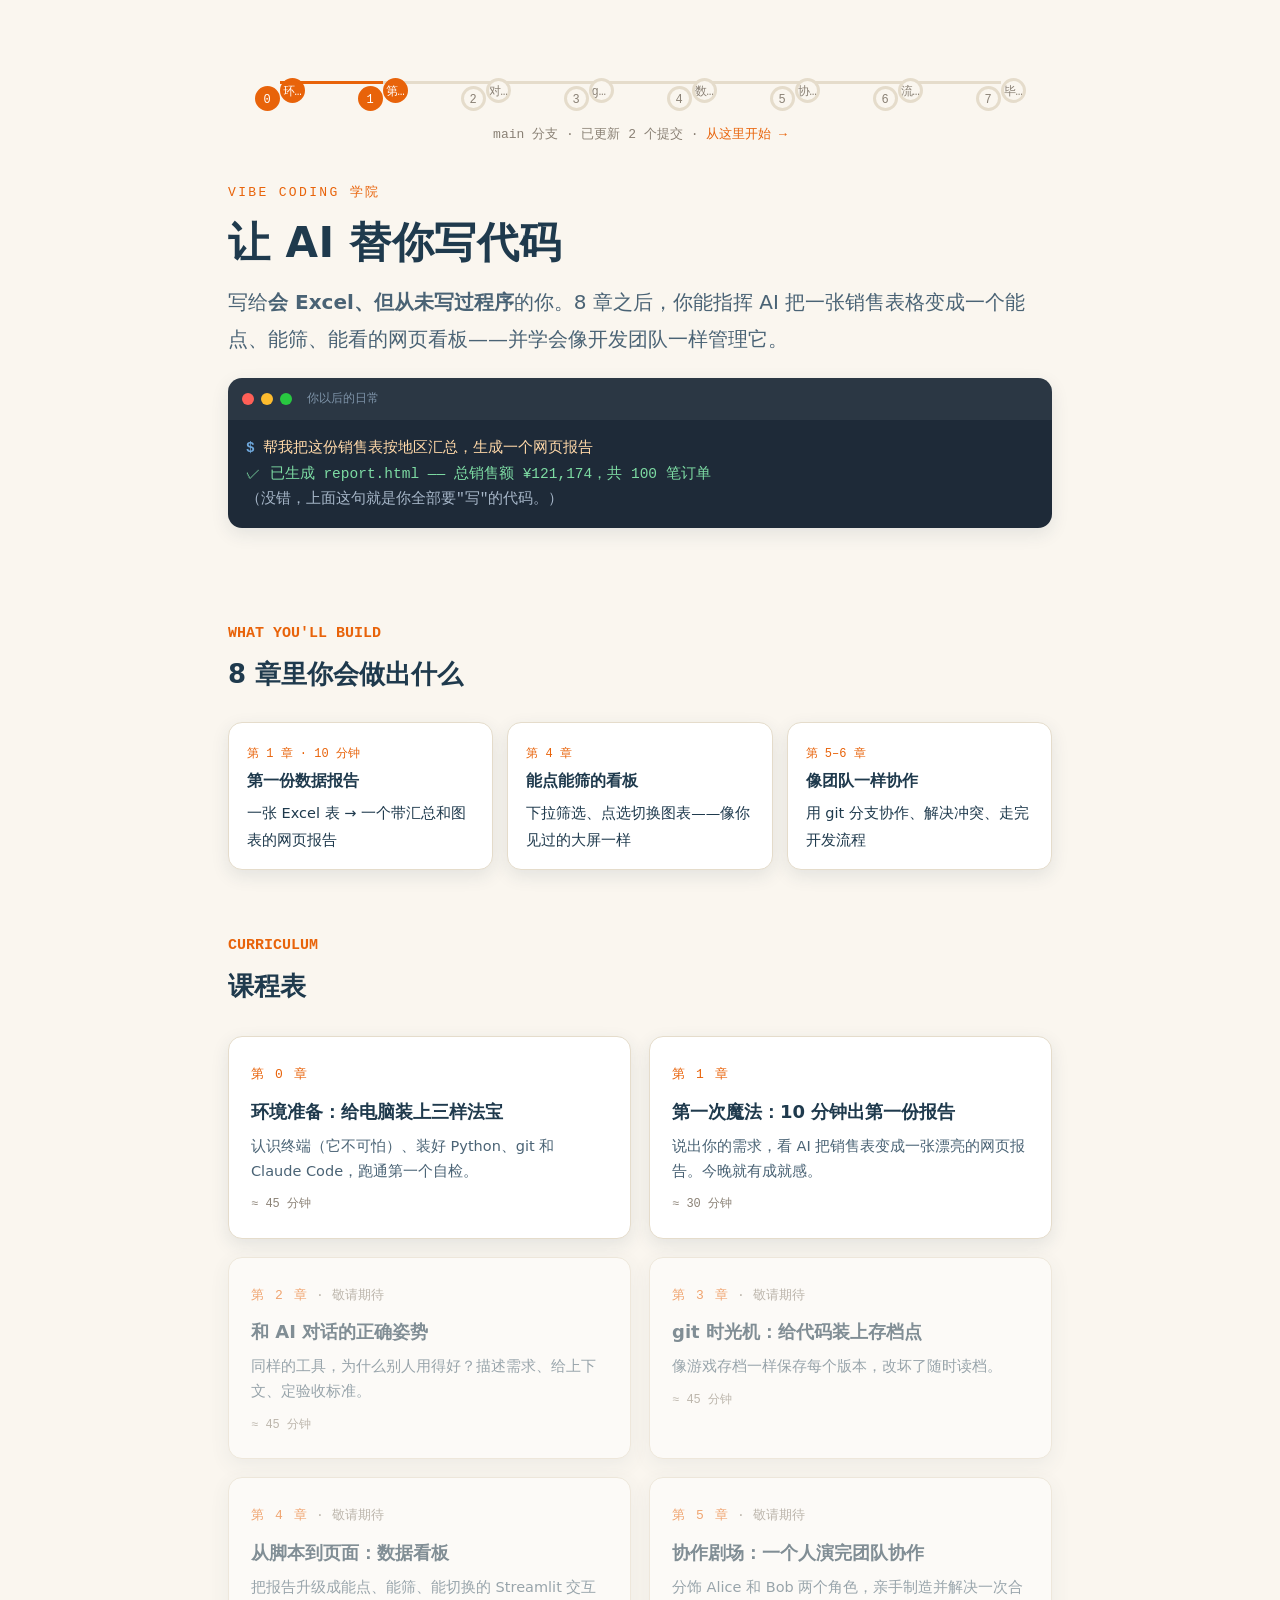
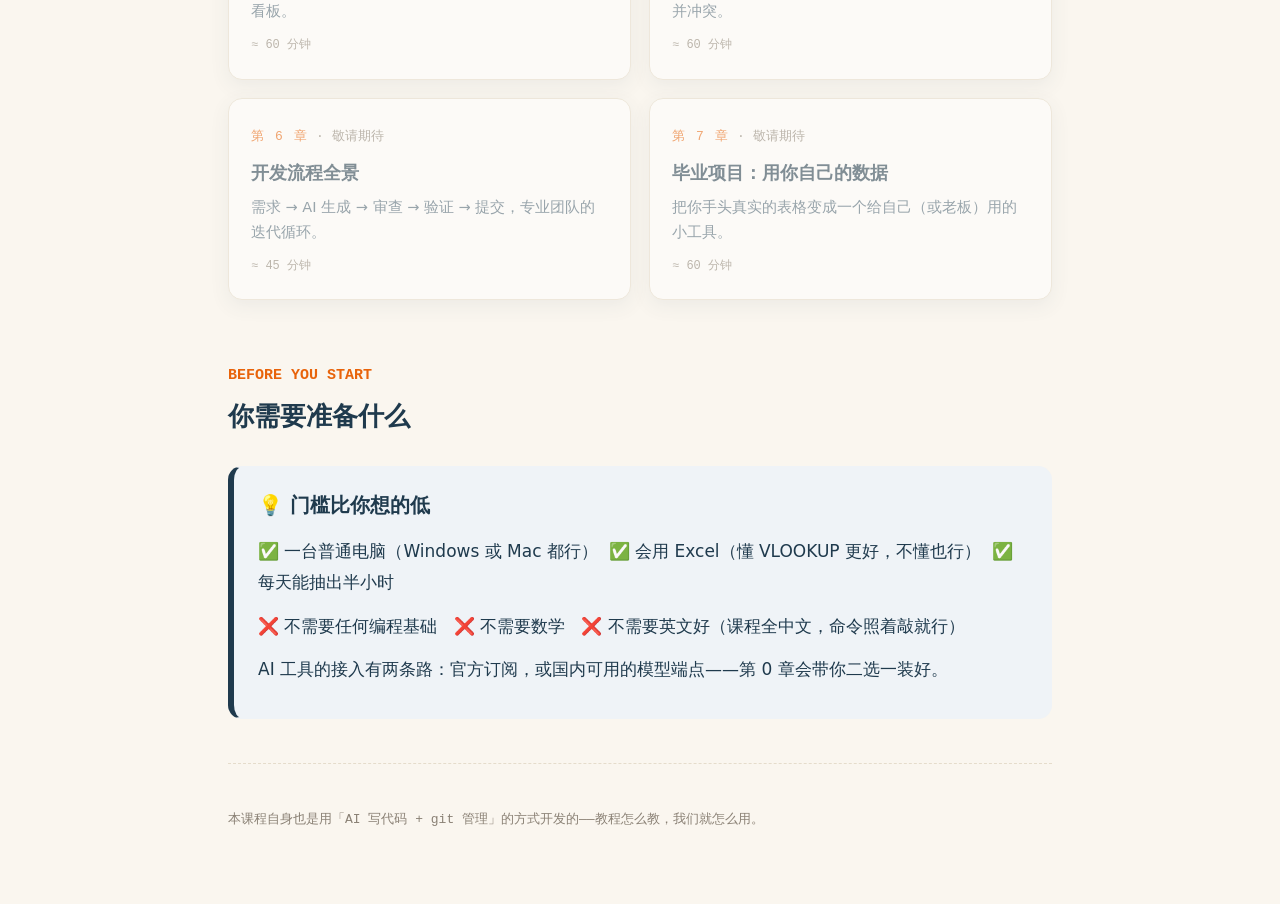
==== tutorials/index.html @ a186ac37 "feat: 第 0、1 章教程 + 示例数据 + 报告脚本（MVP 完成） - tutorials/: 目录页 + ch0（环境准备/双路径接入/急救箱）+ ch1（10 分钟首胜） - 共享样式：纸" ====
<!DOCTYPE html>
<html lang="zh-CN">
<head>
<meta charset="UTF-8">
<meta name="viewport" content="width=device-width, initial-scale=1.0">
<title>让 AI 替你写代码 · Vibe Coding 学院</title>
<link rel="stylesheet" href="assets/style.css">
</head>
<body>
<main class="page">

  <!-- git 提交图导航（全站总览） -->
  <nav aria-label="课程进度">
    <ul class="gg">
      <li class="done" data-n="0"><a href="ch0.html" aria-label="第0章">0</a><span class="gg-label">环境准备</span></li>
      <li class="done" data-n="1"><a href="ch1.html" aria-label="第1章">1</a><span class="gg-label">第一次魔法</span></li>
      <li data-n="2"><span aria-label="第2章">2</span><span class="gg-label">对话姿势</span></li>
      <li data-n="3"><span aria-label="第3章">3</span><span class="gg-label">git 时光机</span></li>
      <li data-n="4"><span aria-label="第4章">4</span><span class="gg-label">数据看板</span></li>
      <li data-n="5"><span aria-label="第5章">5</span><span class="gg-label">协作剧场</span></li>
      <li data-n="6"><span aria-label="第6章">6</span><span class="gg-label">流程全景</span></li>
      <li data-n="7"><span aria-label="第7章">7</span><span class="gg-label">毕业项目</span></li>
    </ul>
    <p class="meta-line" style="text-align:center">main 分支 · 已更新 2 个提交 · <a href="ch0.html">从这里开始 →</a></p>
  </nav>

  <!-- 首屏 -->
  <header class="hero">
    <p class="eyebrow">Vibe Coding 学院</p>
    <h1>让 AI 替你写代码</h1>
    <p class="lead">写给<b>会 Excel、但从未写过程序</b>的你。8 章之后，你能指挥 AI 把一张销售表格变成一个能点、能筛、能看的网页看板——并学会像开发团队一样管理它。</p>

    <div class="term">
      <div class="term-bar"><span class="dot r"></span><span class="dot y"></span><span class="dot g"></span><span class="term-title">你以后的日常</span></div>
      <pre><span class="cmd">帮我把这份销售表按地区汇总，生成一个网页报告</span>
<span class="ok">✓ 已生成 report.html —— 总销售额 ¥121,174，共 100 笔订单</span>
<span class="out">（没错，上面这句就是你全部要"写"的代码。）</span></pre>
    </div>
  </header>

  <!-- 三步成果 -->
  <section>
    <h2><span class="sec-no">WHAT YOU'LL BUILD</span>8 章里你会做出什么</h2>
    <div class="steps3">
      <div class="step3"><span class="when">第 1 章 · 10 分钟</span><b>第一份数据报告</b>一张 Excel 表 → 一个带汇总和图表的网页报告</div>
      <div class="step3"><span class="when">第 4 章</span><b>能点能筛的看板</b>下拉筛选、点选切换图表——像你见过的大屏一样</div>
      <div class="step3"><span class="when">第 5–6 章</span><b>像团队一样协作</b>用 git 分支协作、解决冲突、走完开发流程</div>
    </div>
  </section>

  <!-- 章节卡片 -->
  <section>
    <h2><span class="sec-no">CURRICULUM</span>课程表</h2>
    <div class="cards">
      <a class="card" href="ch0.html">
        <span class="no">第 0 章</span>
        <h3>环境准备：给电脑装上三样法宝</h3>
        <p>认识终端（它不可怕）、装好 Python、git 和 Claude Code，跑通第一个自检。</p>
        <span class="mins">≈ 45 分钟</span>
      </a>
      <a class="card" href="ch1.html">
        <span class="no">第 1 章</span>
        <h3>第一次魔法：10 分钟出第一份报告</h3>
        <p>说出你的需求，看 AI 把销售表变成一张漂亮的网页报告。今晚就有成就感。</p>
        <span class="mins">≈ 30 分钟</span>
      </a>
      <div class="card locked">
        <span class="no">第 2 章</span>
        <h3>和 AI 对话的正确姿势</h3>
        <p>同样的工具，为什么别人用得好？描述需求、给上下文、定验收标准。</p>
        <span class="mins">≈ 45 分钟</span>
      </div>
      <div class="card locked">
        <span class="no">第 3 章</span>
        <h3>git 时光机：给代码装上存档点</h3>
        <p>像游戏存档一样保存每个版本，改坏了随时读档。</p>
        <span class="mins">≈ 45 分钟</span>
      </div>
      <div class="card locked">
        <span class="no">第 4 章</span>
        <h3>从脚本到页面：数据看板</h3>
        <p>把报告升级成能点、能筛、能切换的 Streamlit 交互看板。</p>
        <span class="mins">≈ 60 分钟</span>
      </div>
      <div class="card locked">
        <span class="no">第 5 章</span>
        <h3>协作剧场：一个人演完团队协作</h3>
        <p>分饰 Alice 和 Bob 两个角色，亲手制造并解决一次合并冲突。</p>
        <span class="mins">≈ 60 分钟</span>
      </div>
      <div class="card locked">
        <span class="no">第 6 章</span>
        <h3>开发流程全景</h3>
        <p>需求 → AI 生成 → 审查 → 验证 → 提交，专业团队的迭代循环。</p>
        <span class="mins">≈ 45 分钟</span>
      </div>
      <div class="card locked">
        <span class="no">第 7 章</span>
        <h3>毕业项目：用你自己的数据</h3>
        <p>把你手头真实的表格变成一个给自己（或老板）用的小工具。</p>
        <span class="mins">≈ 60 分钟</span>
      </div>
    </div>
  </section>

  <!-- 学习准备 -->
  <section>
    <h2><span class="sec-no">BEFORE YOU START</span>你需要准备什么</h2>
    <div class="box box-tip">
      <h3>门槛比你想的低</h3>
      <p>✅ 一台普通电脑（Windows 或 Mac 都行）&nbsp;&nbsp;✅ 会用 Excel（懂 VLOOKUP 更好，不懂也行）&nbsp;&nbsp;✅ 每天能抽出半小时</p>
      <p>❌ 不需要任何编程基础 &nbsp;&nbsp;❌ 不需要数学 &nbsp;&nbsp;❌ 不需要英文好（课程全中文，命令照着敲就行）</p>
      <p>AI 工具的接入有两条路：官方订阅，或国内可用的模型端点——第 0 章会带你二选一装好。</p>
    </div>
  </section>

  <footer>
    <hr>
    <p class="meta-line">本课程自身也是用「AI 写代码 + git 管理」的方式开发的——教程怎么教，我们就怎么用。</p>
  </footer>

</main>
</body>
</html>
---- tutorials/assets/style.css ----
/* ============================================================
   Vibe Coding 学院 · 全站唯一样式表
   视觉基调：明亮纸感 / 墨青 + 暖橙 / 终端窗口外壳 / git 提交图导航
   规则见仓库 CLAUDE.md —— 改 token 请同步更新 CLAUDE.md
   ============================================================ */

:root {
  /* 颜色 token */
  --paper: #FAF6EF;        /* 纸白：页面底色 */
  --ink: #1F3A4D;          /* 墨青：标题与正文 */
  --ink-soft: #4A6375;     /* 墨青弱化：次级正文 */
  --orange: #E8630A;       /* 暖橙：强调 / 链接 / 进度 */
  --orange-bg: #FDF0E3;    /* 暖橙底：动手做 */
  --teal: #2E7D6B;         /* 青瓷绿：自测 / 成功态 */
  --teal-bg: #E9F3EF;
  --rose: #B3402A;         /* 砖红：翻车急救箱 */
  --rose-bg: #FBEDE8;
  --code-bg: #1E2A38;      /* 代码块深蓝黑 */
  --code-ink: #DCE6F2;
  --muted: #8A8175;        /* 灰褐：注释 / 辅助说明 */
  --card: #FFFFFF;         /* 卡片白 */
  --line: #E5DCCB;         /* 纸感分隔线 */

  /* 字体 token */
  --sans: "Segoe UI", "Microsoft YaHei", "PingFang SC", system-ui, sans-serif;
  --mono: "Cascadia Code", "Consolas", "JetBrains Mono", "Courier New", monospace;

  /* 布局 token */
  --w: 880px;
  --radius: 14px;
  --shadow: 0 6px 18px rgba(31, 58, 77, 0.10);
}

/* ---------- 基础 ---------- */

* { box-sizing: border-box; }

html { -webkit-text-size-adjust: 100%; }

body {
  margin: 0;
  background: var(--paper);
  color: var(--ink);
  font-family: var(--sans);
  font-size: 17px;
  line-height: 1.85;
}

.page {
  max-width: var(--w);
  margin: 0 auto;
  padding: 40px 28px 72px;
}

a { color: var(--orange); text-decoration: none; }
a:hover { text-decoration: underline; }
a:focus-visible, summary:focus-visible, button:focus-visible {
  outline: 3px solid var(--orange);
  outline-offset: 2px;
  border-radius: 4px;
}

::selection { background: var(--orange); color: #fff; }

img, svg { max-width: 100%; }

/* ---------- 章首 ---------- */

.chap-head { margin: 26px 0 34px; }

.eyebrow {
  font-family: var(--mono);
  font-size: 13px;
  letter-spacing: 0.18em;
  color: var(--orange);
  text-transform: uppercase;
  margin: 0 0 10px;
}

h1 {
  font-size: clamp(30px, 5vw, 42px);
  font-weight: 800;
  line-height: 1.3;
  letter-spacing: 0.01em;
  margin: 0 0 14px;
}

.hash-chip {
  display: inline-block;
  font-family: var(--mono);
  font-size: 13px;
  color: var(--ink-soft);
  background: var(--card);
  border: 1px solid var(--line);
  border-radius: 999px;
  padding: 3px 14px;
  margin-right: 8px;
  vertical-align: middle;
}
.hash-chip b { color: var(--orange); font-weight: 600; }

.lead {
  font-size: 19px;
  color: var(--ink-soft);
  margin: 0 0 8px;
}

.meta-line {
  font-family: var(--mono);
  font-size: 13px;
  color: var(--muted);
  margin: 10px 0 0;
}

/* ---------- git 提交图进度导航（签名元素） ---------- */

.gg {
  display: flex;
  align-items: flex-start;
  gap: 0;
  margin: 30px 0 6px;
  padding: 0;
  list-style: none;
}

.gg li { flex: 1; text-align: center; position: relative; min-width: 0; }

/* 连接线：由每个节点左侧伸出，最左一个不画 */
.gg li::before {
  content: "";
  position: absolute;
  top: 11px;
  left: -50%;
  width: 100%;
  height: 3px;
  background: var(--line);
}
.gg li:first-child::before { display: none; }
/* 进入「已完成」或「当前」节点的连线染橙——进度走到哪，橙色连到哪 */
.gg li.done::before,
.gg li.cur::before { background: var(--orange); }

.gg a, .gg span {
  display: inline-block;
  width: 25px;
  height: 25px;
  line-height: 23px;
  border-radius: 50%;
  font-family: var(--mono);
  font-size: 12px;
  color: var(--muted);
  background: var(--paper);
  border: 3px solid var(--line);
  position: relative;
  z-index: 1;
}
.gg a { border-color: var(--muted); }
.gg li.done a,
.gg li.done span {
  background: var(--orange);
  border-color: var(--orange);
  color: #fff;
}
.gg li.cur a,
.gg li.cur span {
  border-color: var(--orange);
  color: var(--orange);
  background: var(--paper);
}

/* HEAD 指针标签：当前章头顶的小气泡 */
.gg li.cur::after {
  content: "HEAD → 第" attr(data-n) "章";
  position: absolute;
  top: -24px;
  left: 50%;
  transform: translateX(-50%);
  white-space: nowrap;
  font-family: var(--mono);
  font-size: 11px;
  color: var(--orange);
}

.gg-label {
  display: block;
  font-size: 12px;
  color: var(--muted);
  margin-top: 8px;
  white-space: nowrap;
  overflow: hidden;
  text-overflow: ellipsis;
}
.gg li.cur .gg-label { color: var(--orange); font-weight: 600; }

@media (prefers-reduced-motion: no-preference) {
  .gg li.cur a, .gg li.cur span { animation: pulse 2.4s ease-in-out infinite; }
  @keyframes pulse {
    0%, 100% { box-shadow: 0 0 0 0 rgba(232, 99, 10, 0.35); }
    50% { box-shadow: 0 0 0 7px rgba(232, 99, 10, 0); }
  }
}

/* ---------- 标题层级 ---------- */

h2 {
  font-size: 26px;
  font-weight: 800;
  margin: 52px 0 14px;
  padding-top: 10px;
}
h2 .sec-no {
  font-family: var(--mono);
  font-size: 15px;
  color: var(--orange);
  font-weight: 600;
  display: block;
  margin-bottom: 2px;
}

h3 { font-size: 20px; font-weight: 700; margin: 34px 0 10px; }

p { margin: 12px 0; }

hr {
  border: none;
  border-top: 1px dashed var(--line);
  margin: 44px 0;
}

/* ---------- 终端外壳代码块（第二个签名元素） ---------- */

.term {
  background: var(--code-bg);
  border-radius: var(--radius);
  box-shadow: var(--shadow);
  margin: 20px 0;
  overflow: hidden;
}
.term-bar {
  display: flex;
  align-items: center;
  gap: 7px;
  padding: 10px 14px;
  background: rgba(255, 255, 255, 0.06);
}
.term-bar .dot { width: 12px; height: 12px; border-radius: 50%; }
.dot.r { background: #FF5F57; } .dot.y { background: #FEBC2E; } .dot.g { background: #28C840; }
.term-title {
  margin-left: 8px;
  font-family: var(--mono);
  font-size: 12px;
  color: #7E93A8;
}
.term pre {
  margin: 0;
  padding: 16px 18px;
  overflow-x: auto;
  font-family: var(--mono);
  font-size: 14.5px;
  line-height: 1.75;
  color: var(--code-ink);
}
.term .cmd { color: #FFD8A8; }        /* 你要敲的命令 */
.term .cmd::before { content: "$ "; color: #6FA8DC; font-weight: 700; }
.term .out { color: #A7B7C9; }        /* 电脑的回应 */
.term .ok { color: #7DDBA3; }         /* 成功输出 */
.term .err { color: #FF9B8A; }        /* 报错 */
.term .cmt { color: #6B7E92; }        /* 注释/说明 */

/* 行内代码与按键 */
code:not(pre code) {
  font-family: var(--mono);
  font-size: 0.92em;
  background: #F1E9DA;
  border: 1px solid var(--line);
  border-radius: 6px;
  padding: 1px 7px;
  color: #A34E00;
  word-break: break-all;
}
kbd {
  font-family: var(--mono);
  font-size: 13px;
  background: var(--card);
  border: 1px solid var(--line);
  border-bottom-width: 3px;
  border-radius: 6px;
  padding: 2px 9px;
}

/* ---------- AI 对话气泡 ---------- */

.chat { margin: 22px 0; }
.chat p { margin: 0; }

.chat-user, .chat-ai, .chat-term {
  border-radius: var(--radius);
  padding: 13px 18px;
  margin: 10px 0;
  max-width: 88%;
  line-height: 1.75;
}
.chat-user {
  margin-left: auto;
  background: var(--orange);
  color: #fff;
  border-bottom-right-radius: 4px;
  width: fit-content;
}
.chat-user::before { content: "👤 你说"; display: block; font-size: 12px; font-family: var(--mono); opacity: 0.85; margin-bottom: 4px; }
.chat-ai {
  background: var(--card);
  border: 1px solid var(--line);
  border-bottom-left-radius: 4px;
  box-shadow: var(--shadow);
  width: fit-content;
}
.chat-ai::before { content: "🤖 AI 回答"; display: block; font-size: 12px; font-family: var(--mono); color: var(--teal); margin-bottom: 4px; }
.chat-ai code:not(pre code) { background: var(--teal-bg); border-color: #CFE4DC; color: var(--teal); }
.chat-term {
  font-family: var(--mono);
  font-size: 14px;
  background: var(--code-bg);
  color: var(--code-ink);
  width: 100%;
  max-width: 100%;
}
.chat-term::before { content: "⌨️ 终端输出"; display: block; font-size: 12px; color: #7E93A8; margin-bottom: 6px; }
.chat-term .ok { color: #7DDBA3; }

/* ---------- 功能盒：动手做 / 类比 / 急救箱 / 自测 ---------- */

.box {
  border-radius: var(--radius);
  padding: 20px 24px;
  margin: 26px 0;
  border: 1px solid transparent;
}
.box h3, .box h4 { margin-top: 0; }

.box-do   { background: var(--orange-bg); border-left: 6px solid var(--orange); }
.box-do h3::before, .box-do h4::before { content: "✋ "; }

.box-tip  { background: #EFF3F7; border-left: 6px solid var(--ink); }
.box-tip h3::before, .box-tip h4::before { content: "💡 "; }

.box-aid  { background: var(--rose-bg); border-left: 6px solid var(--rose); }
.box-aid h3::before, .box-aid h4::before { content: "🚑 "; }
.box-aid { color: #5C3A31; }
.box-aid code:not(pre code) { background: #F6DDD4; border-color: #E8C4B8; color: var(--rose); }

.box-quiz { background: var(--teal-bg); border-left: 6px solid var(--teal); }
.box-quiz h3::before, .box-quiz h4::before { content: "🎯 "; }

/* 折叠组件（参考过程 / 自测答案） */
details {
  background: rgba(255, 255, 255, 0.75);
  border: 1px solid var(--line);
  border-radius: 10px;
  padding: 12px 18px;
  margin: 14px 0;
}
details summary {
  cursor: pointer;
  font-weight: 600;
  font-family: var(--mono);
  font-size: 14px;
  color: var(--ink-soft);
  list-style: none;
}
details summary::before { content: "▸ "; color: var(--orange); }
details[open] summary::before { content: "▾ "; }
details summary::-webkit-details-marker { display: none; }

/* ---------- 表格 ---------- */

table {
  width: 100%;
  border-collapse: collapse;
  margin: 20px 0;
  font-size: 15px;
  background: var(--card);
  border-radius: 10px;
  overflow: hidden;
  box-shadow: var(--shadow);
}
th {
  text-align: left;
  font-family: var(--mono);
  font-size: 13px;
  letter-spacing: 0.06em;
  color: var(--paper);
  background: var(--ink);
  padding: 10px 14px;
}
td { padding: 10px 14px; border-top: 1px solid var(--line); }
tbody tr:nth-child(even) { background: #FBF8F1; }
td.num, th.num { text-align: right; font-family: var(--mono); }

/* ---------- 章尾导航 ---------- */

.pager {
  display: flex;
  justify-content: space-between;
  gap: 16px;
  margin-top: 60px;
  padding-top: 24px;
  border-top: 3px solid var(--ink);
}
.pager a {
  background: var(--card);
  border: 1px solid var(--line);
  border-radius: var(--radius);
  padding: 14px 20px;
  box-shadow: var(--shadow);
  max-width: 46%;
}
.pager a:hover { border-color: var(--orange); text-decoration: none; }
.pager .dir { display: block; font-family: var(--mono); font-size: 12px; color: var(--muted); margin-bottom: 3px; }
.pager .next { margin-left: auto; text-align: right; }
.pager .dir-next { color: var(--orange); }

/* ---------- 目录首页 ---------- */

.hero { padding: 34px 0 10px; }
.hero .lead { font-size: 20px; }

.cards {
  display: grid;
  grid-template-columns: repeat(2, 1fr);
  gap: 18px;
  margin: 26px 0;
}
.card {
  display: block;
  background: var(--card);
  border: 1px solid var(--line);
  border-radius: var(--radius);
  padding: 20px 22px;
  box-shadow: var(--shadow);
  color: var(--ink);
  position: relative;
}
.card:hover { border-color: var(--orange); text-decoration: none; transform: translateY(-2px); transition: transform 0.15s ease; }
.card .no {
  font-family: var(--mono);
  font-size: 13px;
  color: var(--orange);
  letter-spacing: 0.12em;
}
.card h3 { margin: 6px 0 6px; font-size: 18px; }
.card p { margin: 0; font-size: 14.5px; color: var(--ink-soft); line-height: 1.7; }
.card .mins {
  display: inline-block;
  margin-top: 10px;
  font-family: var(--mono);
  font-size: 12px;
  color: var(--muted);
}
.card.locked { opacity: 0.55; }
.card.locked .no::after { content: " · 敬请期待"; color: var(--muted); letter-spacing: 0; }

/* 里程碑：三步成果 */
.steps3 { display: grid; grid-template-columns: repeat(3, 1fr); gap: 14px; margin: 24px 0; }
.step3 {
  background: var(--card);
  border: 1px solid var(--line);
  border-radius: var(--radius);
  padding: 16px 18px;
  box-shadow: var(--shadow);
  font-size: 14.5px;
}
.step3 b { display: block; font-size: 16px; margin-bottom: 4px; }
.step3 .when { font-family: var(--mono); font-size: 12px; color: var(--orange); }

/* ---------- 插图 ---------- */

.fig { margin: 28px 0; text-align: center; }
.fig figcaption {
  font-size: 13.5px;
  color: var(--muted);
  margin-top: 10px;
  text-align: center;
}
.fig svg { width: 100%; height: auto; }

/* ---------- 响应式 ---------- */

@media (max-width: 680px) {
  .page { padding: 24px 18px 56px; }
  .cards, .steps3 { grid-template-columns: 1fr; }
  .chat-user, .chat-ai { max-width: 100%; }
  .gg-label { display: none; }
  .gg li.cur::after { font-size: 10px; top: -22px; }
}

/* ---------- 动效偏好 ---------- */

@media (prefers-reduced-motion: reduce) {
  * { animation: none !important; transition: none !important; }
}
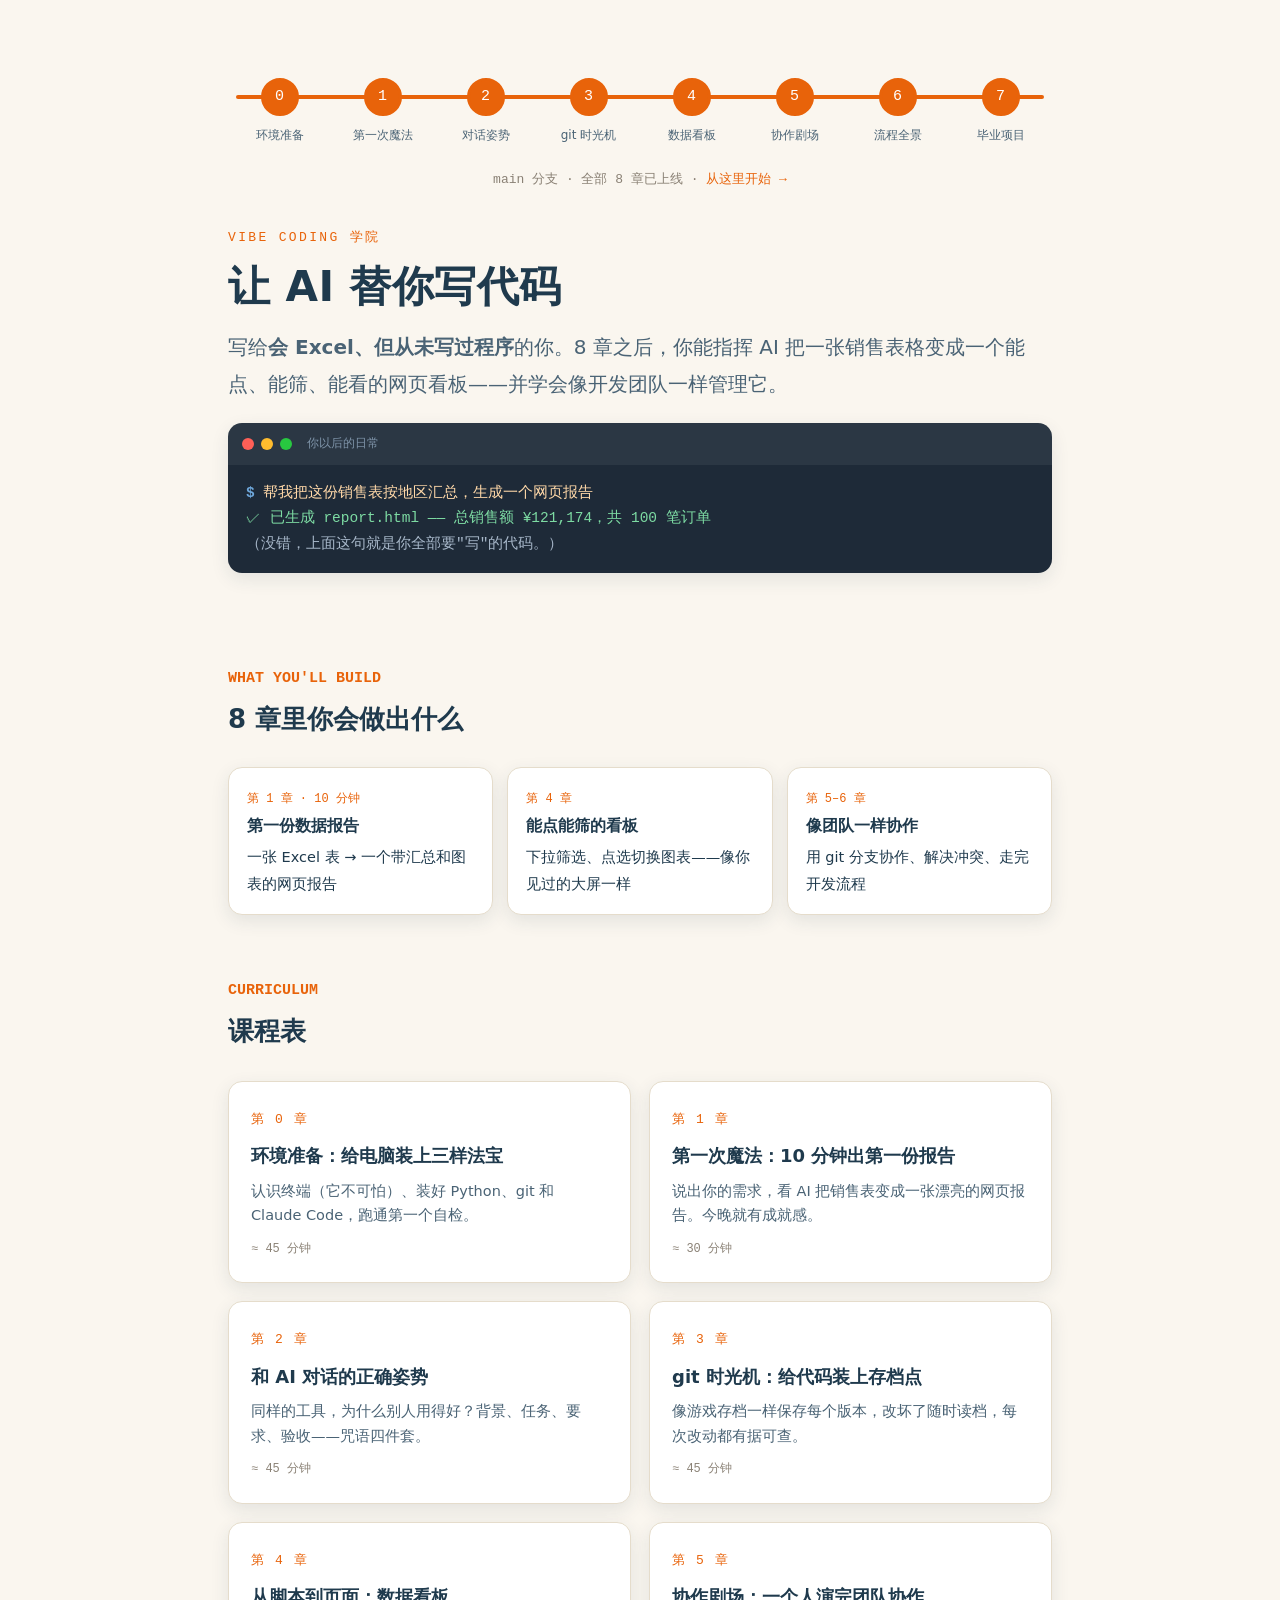
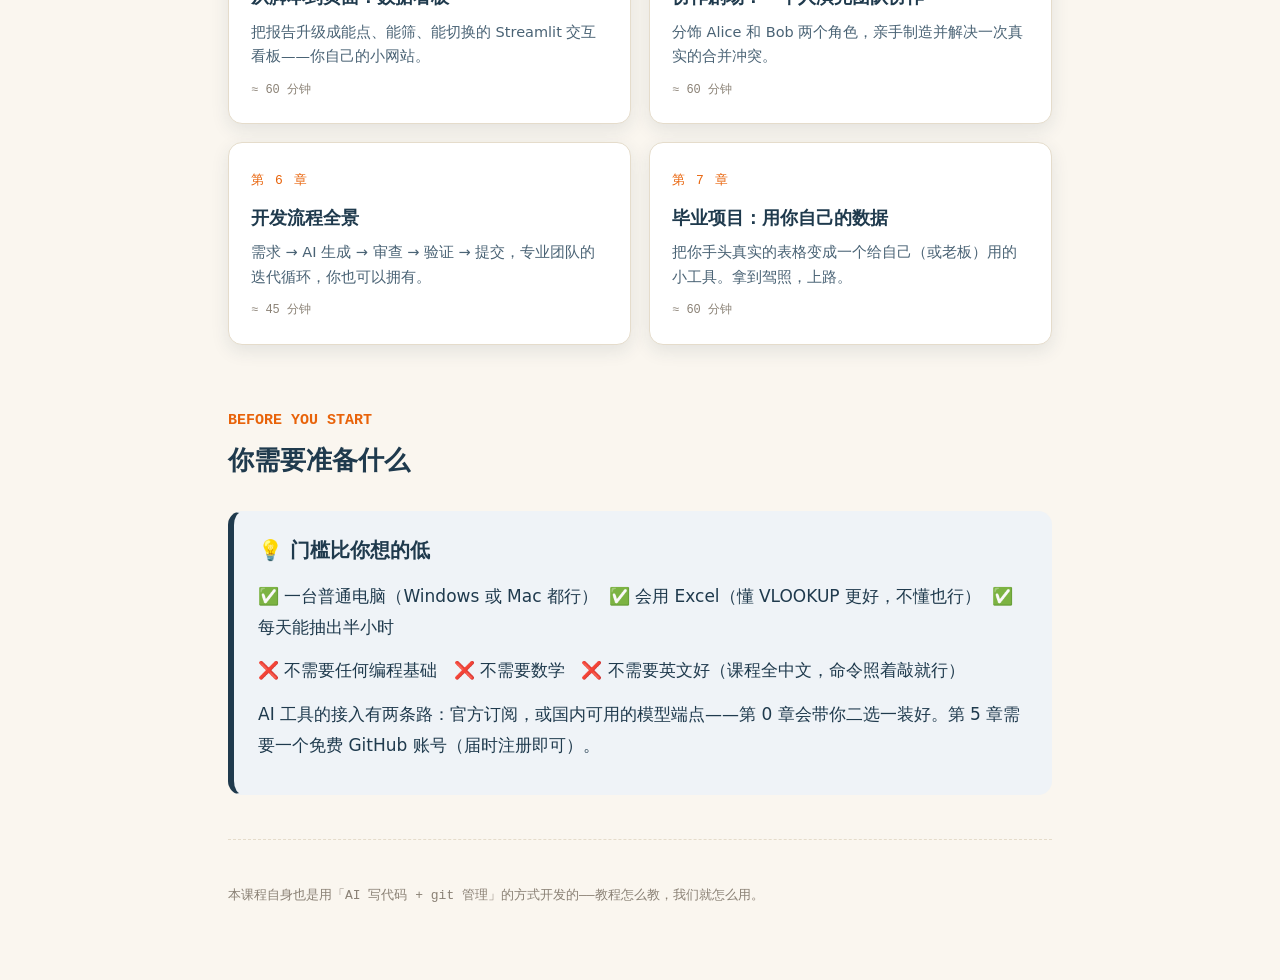
==== commit 3208d7fa: "style: 提交图导航重做——全节点可点击、进度填充贯穿线、HEAD 徽章 Co-Authored-By: Claude <noreply@anthropic.com>" ====
--- a/tutorials/index.html
+++ b/tutorials/index.html
@@ -9,20 +9,22 @@
 <body>
 <main class="page">
 
-  <!-- git 提交图导航（全站总览） -->
+  <!-- git 提交图导航（全站总览，点任意节点直达） -->
+  <div class="ggwrap">
   <nav aria-label="课程进度">
-    <ul class="gg">
-      <li class="done" data-n="0"><a href="ch0.html" aria-label="第0章">0</a><span class="gg-label">环境准备</span></li>
-      <li class="done" data-n="1"><a href="ch1.html" aria-label="第1章">1</a><span class="gg-label">第一次魔法</span></li>
-      <li data-n="2"><span aria-label="第2章">2</span><span class="gg-label">对话姿势</span></li>
-      <li data-n="3"><span aria-label="第3章">3</span><span class="gg-label">git 时光机</span></li>
-      <li data-n="4"><span aria-label="第4章">4</span><span class="gg-label">数据看板</span></li>
-      <li data-n="5"><span aria-label="第5章">5</span><span class="gg-label">协作剧场</span></li>
-      <li data-n="6"><span aria-label="第6章">6</span><span class="gg-label">流程全景</span></li>
-      <li data-n="7"><span aria-label="第7章">7</span><span class="gg-label">毕业项目</span></li>
+    <ul class="gg" style="--p:100%">
+      <li class="done"><a href="ch0.html">0</a><span class="gg-label">环境准备</span></li>
+      <li class="done"><a href="ch1.html">1</a><span class="gg-label">第一次魔法</span></li>
+      <li class="done"><a href="ch2.html">2</a><span class="gg-label">对话姿势</span></li>
+      <li class="done"><a href="ch3.html">3</a><span class="gg-label">git 时光机</span></li>
+      <li class="done"><a href="ch4.html">4</a><span class="gg-label">数据看板</span></li>
+      <li class="done"><a href="ch5.html">5</a><span class="gg-label">协作剧场</span></li>
+      <li class="done"><a href="ch6.html">6</a><span class="gg-label">流程全景</span></li>
+      <li class="done"><a href="ch7.html">7</a><span class="gg-label">毕业项目</span></li>
     </ul>
-    <p class="meta-line" style="text-align:center">main 分支 · 已更新 2 个提交 · <a href="ch0.html">从这里开始 →</a></p>
   </nav>
+  </div>
+  <p class="meta-line" style="text-align:center">main 分支 · 全部 8 章已上线 · <a href="ch0.html">从这里开始 →</a></p>
 
   <!-- 首屏 -->
   <header class="hero">
@@ -64,42 +66,42 @@
         <p>说出你的需求，看 AI 把销售表变成一张漂亮的网页报告。今晚就有成就感。</p>
         <span class="mins">≈ 30 分钟</span>
       </a>
-      <div class="card locked">
+      <a class="card" href="ch2.html">
         <span class="no">第 2 章</span>
         <h3>和 AI 对话的正确姿势</h3>
-        <p>同样的工具，为什么别人用得好？描述需求、给上下文、定验收标准。</p>
+        <p>同样的工具，为什么别人用得好？背景、任务、要求、验收——咒语四件套。</p>
         <span class="mins">≈ 45 分钟</span>
-      </div>
-      <div class="card locked">
+      </a>
+      <a class="card" href="ch3.html">
         <span class="no">第 3 章</span>
         <h3>git 时光机：给代码装上存档点</h3>
-        <p>像游戏存档一样保存每个版本，改坏了随时读档。</p>
+        <p>像游戏存档一样保存每个版本，改坏了随时读档，每次改动都有据可查。</p>
         <span class="mins">≈ 45 分钟</span>
-      </div>
-      <div class="card locked">
+      </a>
+      <a class="card" href="ch4.html">
         <span class="no">第 4 章</span>
         <h3>从脚本到页面：数据看板</h3>
-        <p>把报告升级成能点、能筛、能切换的 Streamlit 交互看板。</p>
+        <p>把报告升级成能点、能筛、能切换的 Streamlit 交互看板——你自己的小网站。</p>
         <span class="mins">≈ 60 分钟</span>
-      </div>
-      <div class="card locked">
+      </a>
+      <a class="card" href="ch5.html">
         <span class="no">第 5 章</span>
         <h3>协作剧场：一个人演完团队协作</h3>
-        <p>分饰 Alice 和 Bob 两个角色，亲手制造并解决一次合并冲突。</p>
+        <p>分饰 Alice 和 Bob 两个角色，亲手制造并解决一次真实的合并冲突。</p>
         <span class="mins">≈ 60 分钟</span>
-      </div>
-      <div class="card locked">
+      </a>
+      <a class="card" href="ch6.html">
         <span class="no">第 6 章</span>
         <h3>开发流程全景</h3>
-        <p>需求 → AI 生成 → 审查 → 验证 → 提交，专业团队的迭代循环。</p>
+        <p>需求 → AI 生成 → 审查 → 验证 → 提交，专业团队的迭代循环，你也可以拥有。</p>
         <span class="mins">≈ 45 分钟</span>
-      </div>
-      <div class="card locked">
+      </a>
+      <a class="card" href="ch7.html">
         <span class="no">第 7 章</span>
         <h3>毕业项目：用你自己的数据</h3>
-        <p>把你手头真实的表格变成一个给自己（或老板）用的小工具。</p>
+        <p>把你手头真实的表格变成一个给自己（或老板）用的小工具。拿到驾照，上路。</p>
         <span class="mins">≈ 60 分钟</span>
-      </div>
+      </a>
     </div>
   </section>
 
@@ -110,7 +112,7 @@
       <h3>门槛比你想的低</h3>
       <p>✅ 一台普通电脑（Windows 或 Mac 都行）&nbsp;&nbsp;✅ 会用 Excel（懂 VLOOKUP 更好，不懂也行）&nbsp;&nbsp;✅ 每天能抽出半小时</p>
       <p>❌ 不需要任何编程基础 &nbsp;&nbsp;❌ 不需要数学 &nbsp;&nbsp;❌ 不需要英文好（课程全中文，命令照着敲就行）</p>
-      <p>AI 工具的接入有两条路：官方订阅，或国内可用的模型端点——第 0 章会带你二选一装好。</p>
+      <p>AI 工具的接入有两条路：官方订阅，或国内可用的模型端点——第 0 章会带你二选一装好。第 5 章需要一个免费 GitHub 账号（届时注册即可）。</p>
     </div>
   </section>
 
--- a/tutorials/assets/style.css
+++ b/tutorials/assets/style.css
@@ -112,91 +112,102 @@
   margin: 10px 0 0;
 }
 
-/* ---------- git 提交图进度导航（签名元素） ---------- */
+/* ---------- git 提交图导航（签名元素）：全节点可点击 ---------- */
+
+/* 横向滚动容器：窄屏时导航可滑动而不是丢掉标签 */
+.ggwrap { overflow-x: auto; margin: 0 -4px; padding: 2px 4px; }
 
 .gg {
+  --p: 6.25%;   /* 进度填充终点：填到当前章节点中心（index 页为 100%） */
   display: flex;
-  align-items: flex-start;
-  gap: 0;
-  margin: 30px 0 6px;
+  list-style: none;
+  margin: 36px 0 10px;
   padding: 0;
-  list-style: none;
-}
-
-.gg li { flex: 1; text-align: center; position: relative; min-width: 0; }
-
-/* 连接线：由每个节点左侧伸出，最左一个不画 */
-.gg li::before {
+  position: relative;
+  min-width: 640px;
+}
+
+/* 贯穿线：橙色 = 已走过的进度，其余 = 还没走 */
+.gg::before {
   content: "";
   position: absolute;
-  top: 11px;
-  left: -50%;
-  width: 100%;
-  height: 3px;
-  background: var(--line);
-}
-.gg li:first-child::before { display: none; }
-/* 进入「已完成」或「当前」节点的连线染橙——进度走到哪，橙色连到哪 */
-.gg li.done::before,
-.gg li.cur::before { background: var(--orange); }
-
-.gg a, .gg span {
-  display: inline-block;
-  width: 25px;
-  height: 25px;
-  line-height: 23px;
+  top: 17px;
+  left: 1%;
+  right: 1%;
+  height: 4px;
+  border-radius: 2px;
+  background: linear-gradient(90deg,
+    var(--orange) 0%, var(--orange) var(--p),
+    var(--line) var(--p), var(--line) 100%);
+}
+
+.gg li { width: 12.5%; text-align: center; }
+
+.gg a {
+  display: inline-flex;
+  align-items: center;
+  justify-content: center;
+  width: 38px;
+  height: 38px;
   border-radius: 50%;
   font-family: var(--mono);
-  font-size: 12px;
-  color: var(--muted);
+  font-size: 15px;
+  color: var(--ink-soft);
   background: var(--paper);
   border: 3px solid var(--line);
   position: relative;
   z-index: 1;
-}
-.gg a { border-color: var(--muted); }
-.gg li.done a,
-.gg li.done span {
+  transition: transform 0.15s ease, border-color 0.15s ease, box-shadow 0.15s ease;
+}
+.gg a:hover {
+  transform: translateY(-3px);
+  border-color: var(--orange);
+  box-shadow: var(--shadow);
+  text-decoration: none;
+}
+.gg li.done a {
   background: var(--orange);
   border-color: var(--orange);
   color: #fff;
 }
-.gg li.cur a,
-.gg li.cur span {
+.gg li.cur a {
   border-color: var(--orange);
   color: var(--orange);
-  background: var(--paper);
-}
-
-/* HEAD 指针标签：当前章头顶的小气泡 */
-.gg li.cur::after {
-  content: "HEAD → 第" attr(data-n) "章";
+  font-weight: 700;
+}
+
+/* HEAD 指针：当前章头顶的小徽章 */
+.gg li.cur::before {
+  content: "HEAD";
   position: absolute;
   top: -24px;
   left: 50%;
   transform: translateX(-50%);
-  white-space: nowrap;
-  font-family: var(--mono);
-  font-size: 11px;
-  color: var(--orange);
+  font-family: var(--mono);
+  font-size: 10px;
+  letter-spacing: 0.08em;
+  color: #fff;
+  background: var(--orange);
+  border-radius: 999px;
+  padding: 1px 9px;
+  z-index: 2;
 }
 
 .gg-label {
   display: block;
+  margin-top: 8px;
   font-size: 12px;
   color: var(--muted);
-  margin-top: 8px;
   white-space: nowrap;
-  overflow: hidden;
-  text-overflow: ellipsis;
-}
+}
+.gg li.done .gg-label { color: var(--ink-soft); }
 .gg li.cur .gg-label { color: var(--orange); font-weight: 600; }
 
 @media (prefers-reduced-motion: no-preference) {
-  .gg li.cur a, .gg li.cur span { animation: pulse 2.4s ease-in-out infinite; }
+  .gg li.cur a { animation: pulse 2.4s ease-in-out infinite; }
   @keyframes pulse {
     0%, 100% { box-shadow: 0 0 0 0 rgba(232, 99, 10, 0.35); }
-    50% { box-shadow: 0 0 0 7px rgba(232, 99, 10, 0); }
+    50% { box-shadow: 0 0 0 8px rgba(232, 99, 10, 0); }
   }
 }
 
@@ -490,8 +501,6 @@
   .page { padding: 24px 18px 56px; }
   .cards, .steps3 { grid-template-columns: 1fr; }
   .chat-user, .chat-ai { max-width: 100%; }
-  .gg-label { display: none; }
-  .gg li.cur::after { font-size: 10px; top: -22px; }
 }
 
 /* ---------- 动效偏好 ---------- */
